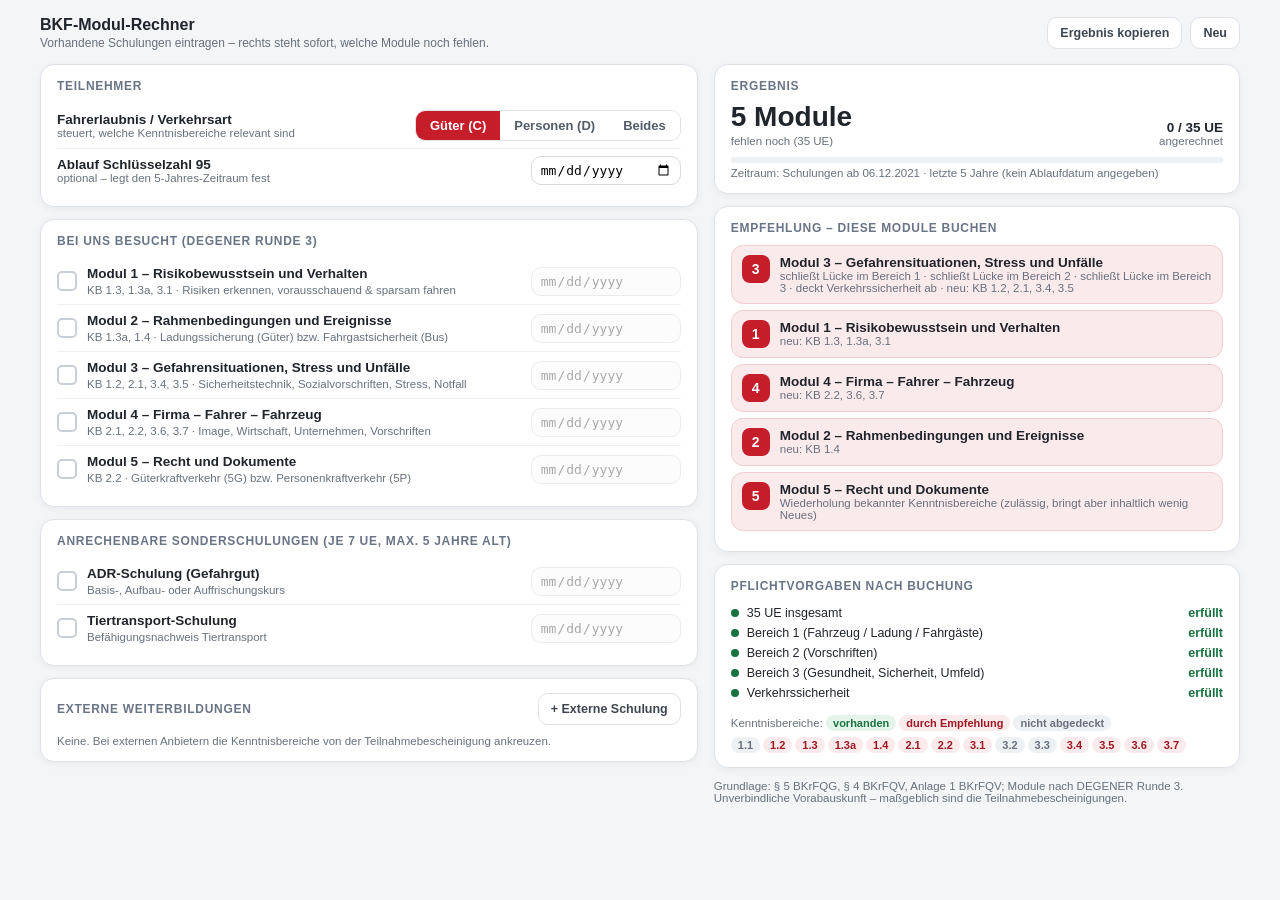
==== bkf-rechner.html @ b31d545a "Standorte, Design, Modul-Rechner" ====
<!doctype html>
<html lang="de">
<head>
<meta charset="utf-8">
<meta name="viewport" content="width=device-width, initial-scale=1">
<title>BKF-Modul-Rechner – Fahrschulteam Lingen</title>
<meta name="robots" content="noindex">
<style>
  /* Eigenständige Seite: dieselben Farben/Formen wie die Verwaltung (FTG-Design) */
  :root{
    --rot:#C51D2A; --rot-dark:#9F1722; --dunkel:#20242B; --grau:#68717D;
    --hell:#F3F5F7; --border:#DFE3E8;
  }
  *{box-sizing:border-box;margin:0;padding:0}
  html,body{font-family:Arial,"Helvetica Neue",Helvetica,sans-serif;background:var(--hell);color:var(--dunkel);font-size:14px;-webkit-font-smoothing:antialiased}
  body{padding:16px}
  .wrap{max-width:1200px;margin:0 auto}
  .card{background:#fff;border:1px solid var(--border);border-radius:14px;box-shadow:0 2px 8px rgba(28,33,40,.05)}
  .toolbar{display:flex;align-items:center;gap:12px;flex-wrap:wrap}
  .btn{display:inline-flex;align-items:center;justify-content:center;gap:6px;min-height:32px;padding:0 12px;
    border:1px solid var(--border);border-radius:10px;background:#fff;color:#3F4650;font:inherit;font-size:12.5px;font-weight:700;cursor:pointer;white-space:nowrap}
  .btn:hover{background:#F6F7F9}
  .btn-danger{color:var(--rot);border-color:var(--rot)}
  input[type=checkbox]{-webkit-appearance:none;appearance:none;width:20px;height:20px;min-width:20px;border:2px solid #C9CFD6;border-radius:5px;background:#fff;cursor:pointer;display:inline-grid;place-content:center}
  input[type=checkbox]:checked{background:var(--rot);border-color:var(--rot)}
  input[type=checkbox]:checked::after{content:"";width:11px;height:6px;border-left:2.5px solid #fff;border-bottom:2.5px solid #fff;transform:rotate(-45deg) translate(1px,-1px)}
  input:focus{outline:none;border-color:var(--rot) !important;box-shadow:0 0 0 3px rgba(197,29,42,.18)}
  input[disabled]{opacity:.5}
  #toast{position:fixed;bottom:16px;left:50%;transform:translateX(-50%);background:var(--dunkel);color:#fff;padding:10px 16px;border-radius:10px;font-size:13px;opacity:0;transition:opacity .2s;pointer-events:none}
  #toast.show{opacity:1}
  @media(max-width:600px){ body{padding:10px} .bkr-row{flex-wrap:wrap} .bkr-row input[type=date]{width:100% !important} }
</style>
</head>
<body>
  <div class="wrap"><div id="rechner"></div></div>
  <div id="toast"></div>
  <script>
    // Kleine Rückmeldung für "Ergebnis kopieren"
    function toast(t){ var e=document.getElementById('toast'); e.textContent=t; e.classList.add('show'); setTimeout(function(){e.classList.remove('show')},1800); }
  </script>
  <script src="bkf-rechner.js?v=20260928d"></script>
  <script>
    bkfRechnerRender(document.getElementById('rechner'));
  </script>
</body>
</html>
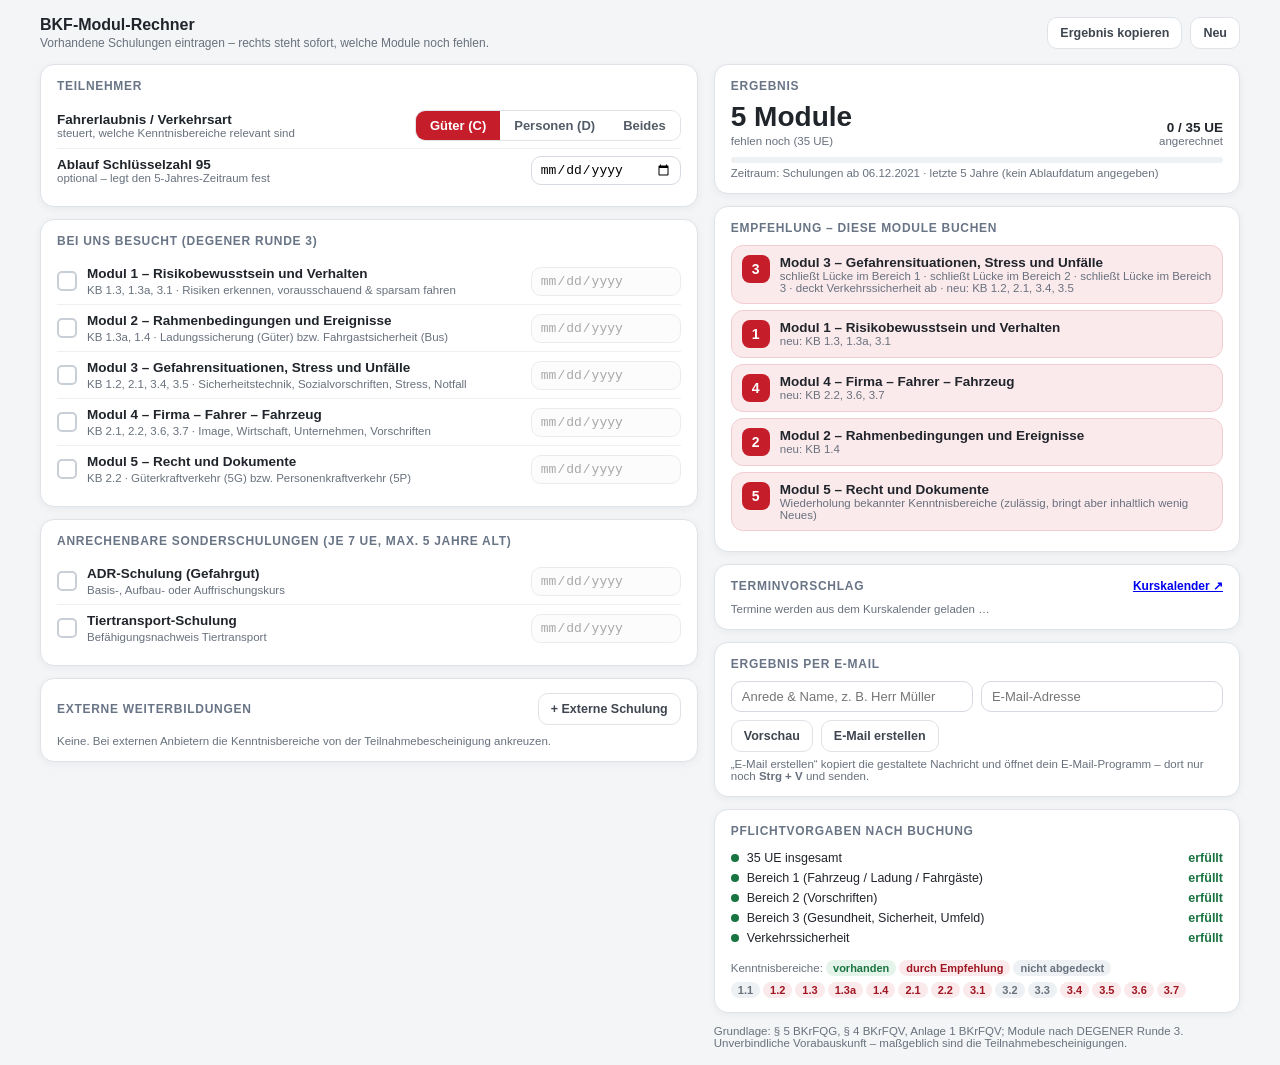
==== commit b02432fe: "BKF-Rechner: Terminvorschlag + E-Mail" ====
--- a/bkf-rechner.html
+++ b/bkf-rechner.html
@@ -38,7 +38,7 @@
     // Kleine Rückmeldung für "Ergebnis kopieren"
     function toast(t){ var e=document.getElementById('toast'); e.textContent=t; e.classList.add('show'); setTimeout(function(){e.classList.remove('show')},1800); }
   </script>
-  <script src="bkf-rechner.js?v=20260928d"></script>
+  <script src="bkf-rechner.js?v=20260928e"></script>
   <script>
     bkfRechnerRender(document.getElementById('rechner'));
   </script>
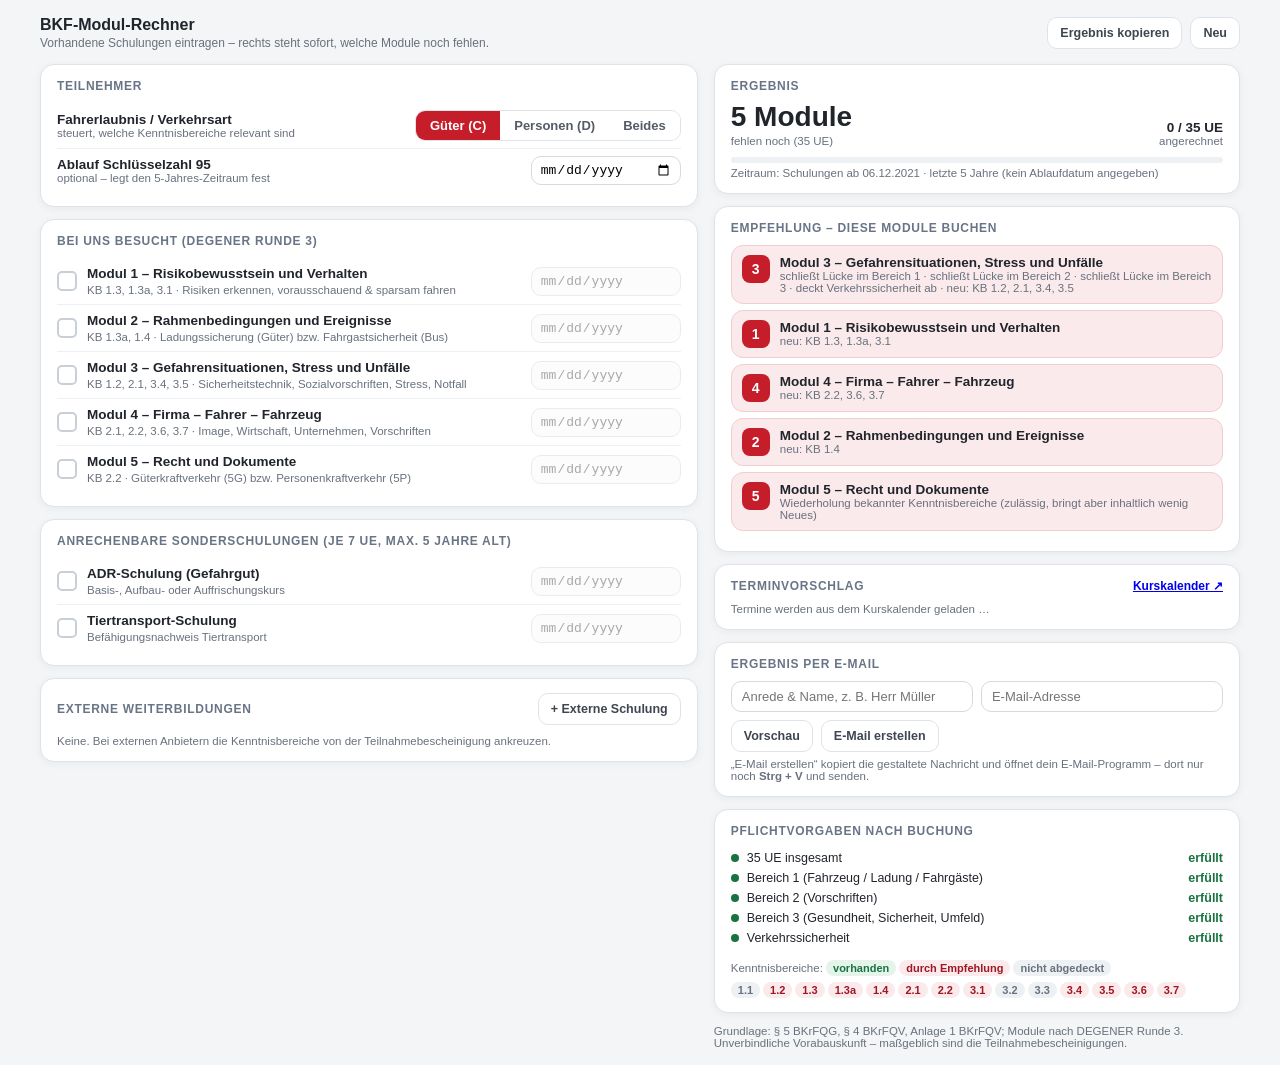
==== commit f87e57d7: "Firmenportal: BKF-Modul-Rechner" ====
--- a/bkf-rechner.html
+++ b/bkf-rechner.html
@@ -38,7 +38,7 @@
     // Kleine Rückmeldung für "Ergebnis kopieren"
     function toast(t){ var e=document.getElementById('toast'); e.textContent=t; e.classList.add('show'); setTimeout(function(){e.classList.remove('show')},1800); }
   </script>
-  <script src="bkf-rechner.js?v=20260928e"></script>
+  <script src="bkf-rechner.js?v=20260928f"></script>
   <script>
     bkfRechnerRender(document.getElementById('rechner'));
   </script>
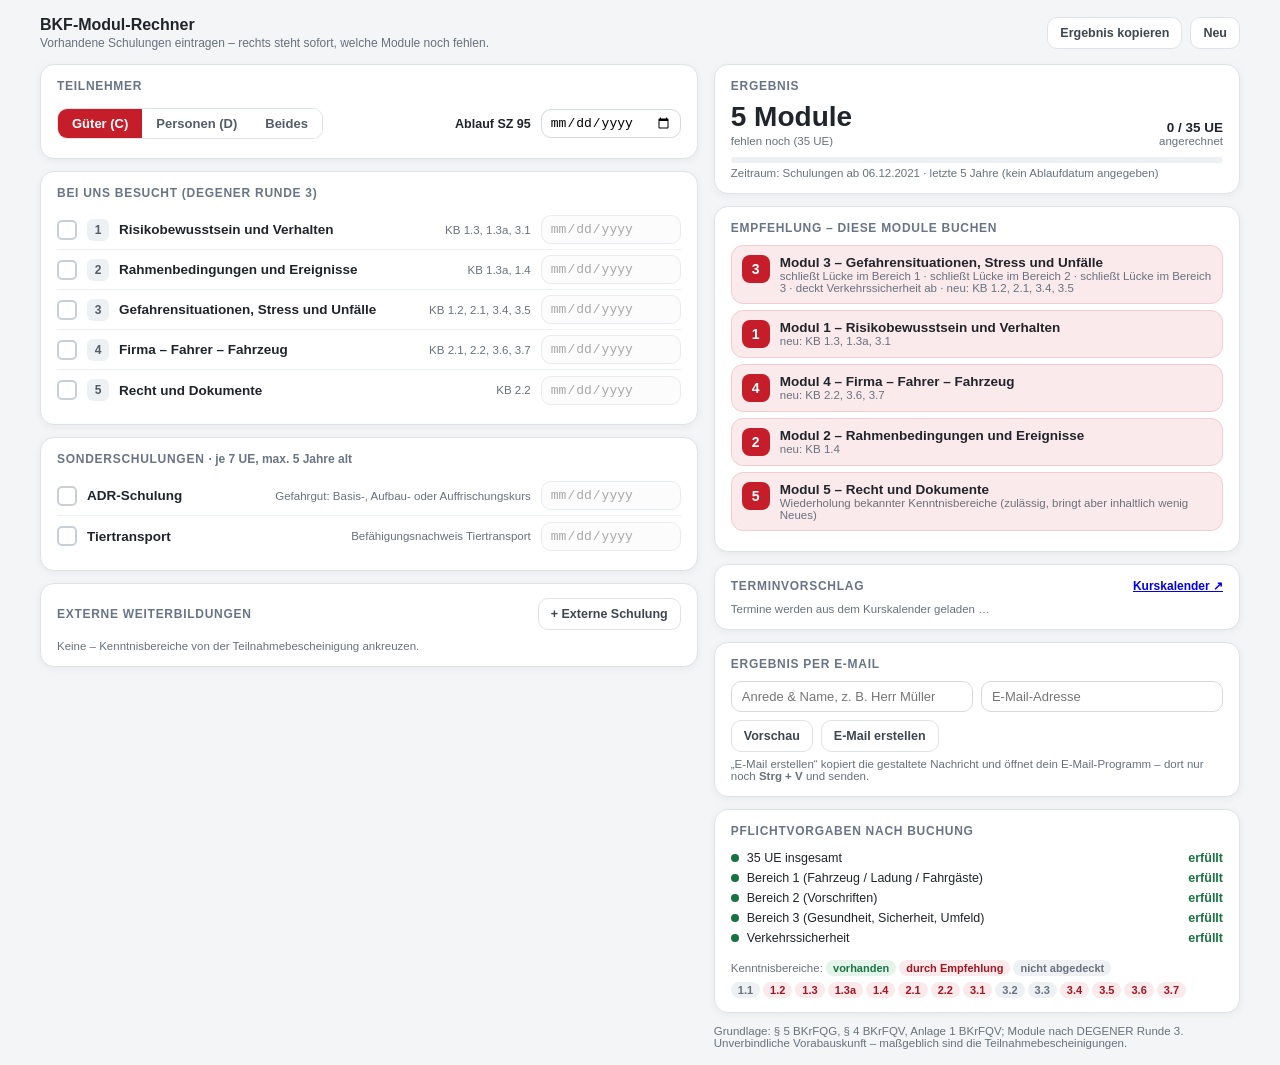
==== commit 67919aa4: "Modul-Rechner einzeilig" ====
--- a/bkf-rechner.html
+++ b/bkf-rechner.html
@@ -38,7 +38,7 @@
     // Kleine Rückmeldung für "Ergebnis kopieren"
     function toast(t){ var e=document.getElementById('toast'); e.textContent=t; e.classList.add('show'); setTimeout(function(){e.classList.remove('show')},1800); }
   </script>
-  <script src="bkf-rechner.js?v=20260928f"></script>
+  <script src="bkf-rechner.js?v=20260929a"></script>
   <script>
     bkfRechnerRender(document.getElementById('rechner'));
   </script>
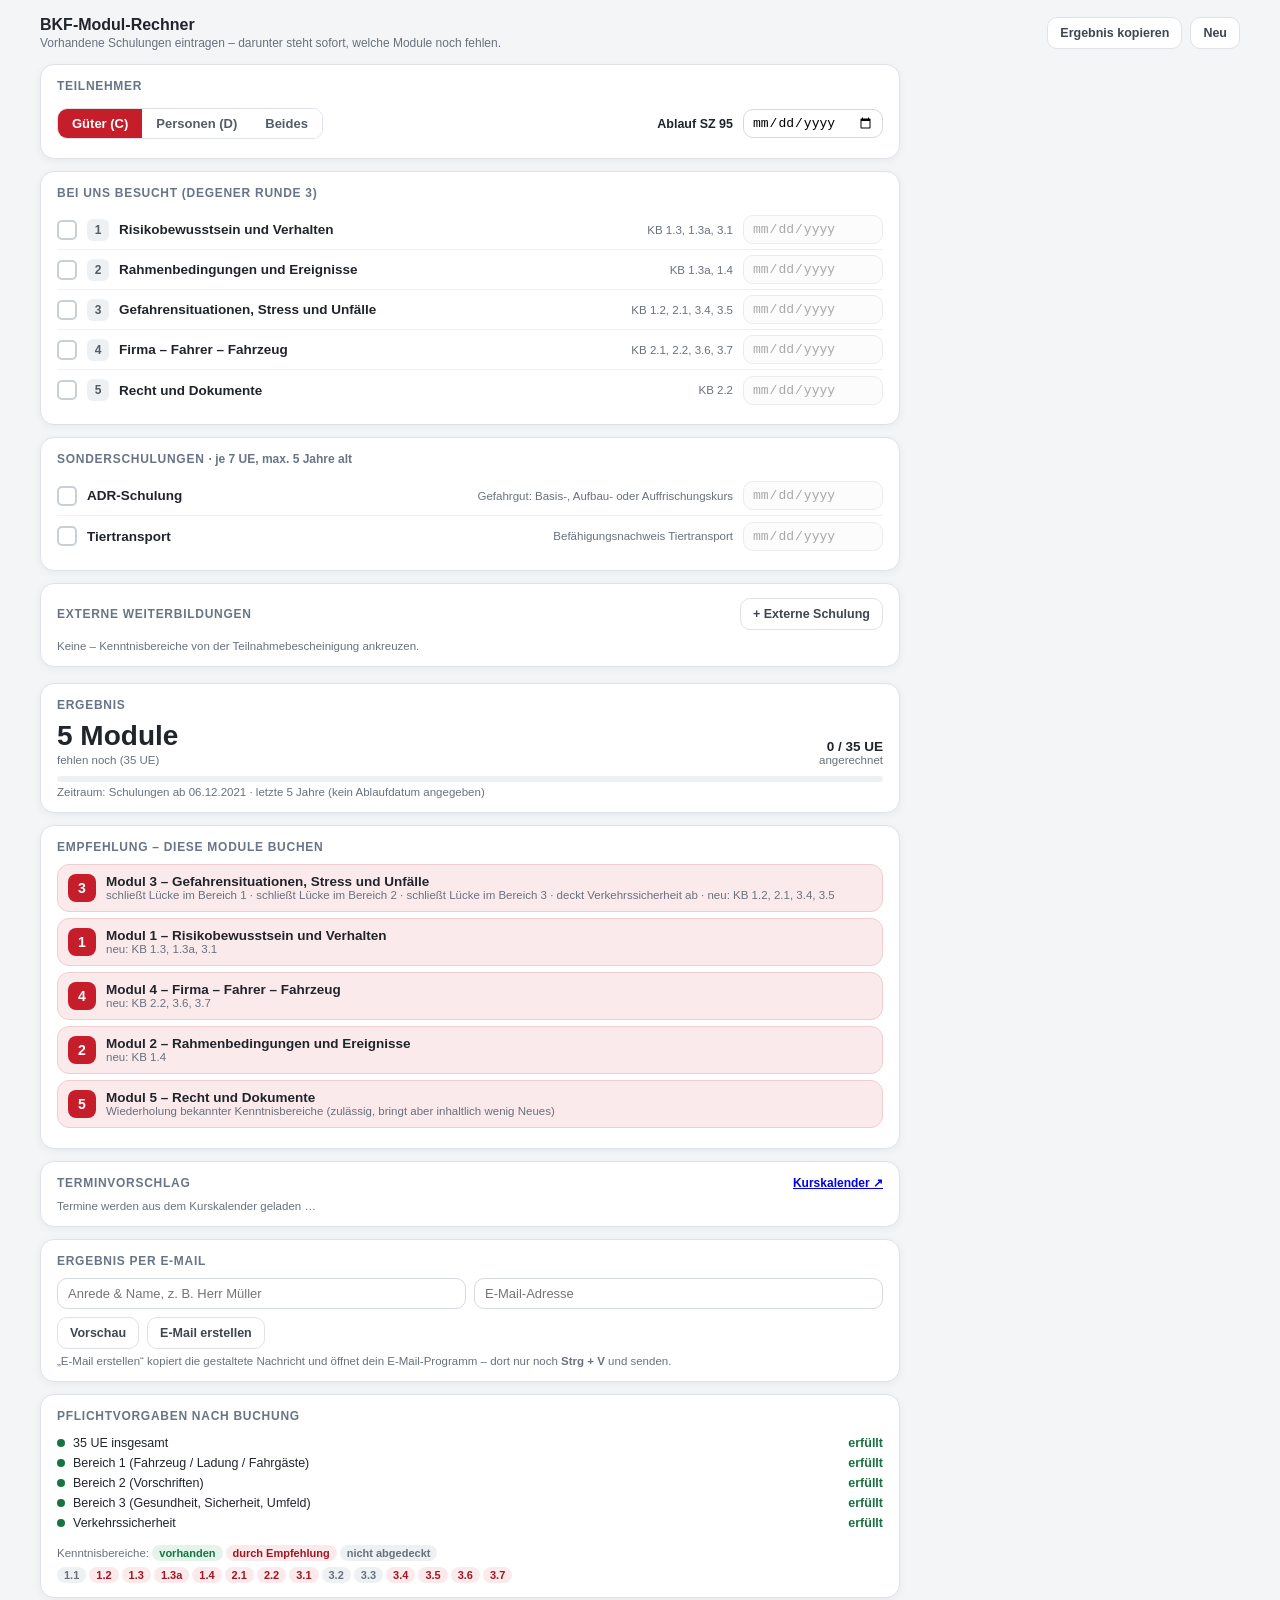
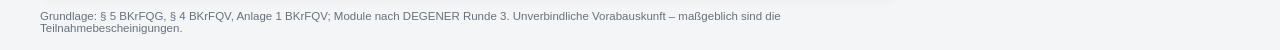
==== commit cf193c5a: "Modul-Rechner untereinander" ====
--- a/bkf-rechner.html
+++ b/bkf-rechner.html
@@ -38,7 +38,7 @@
     // Kleine Rückmeldung für "Ergebnis kopieren"
     function toast(t){ var e=document.getElementById('toast'); e.textContent=t; e.classList.add('show'); setTimeout(function(){e.classList.remove('show')},1800); }
   </script>
-  <script src="bkf-rechner.js?v=20260929a"></script>
+  <script src="bkf-rechner.js?v=20260929b"></script>
   <script>
     bkfRechnerRender(document.getElementById('rechner'));
   </script>
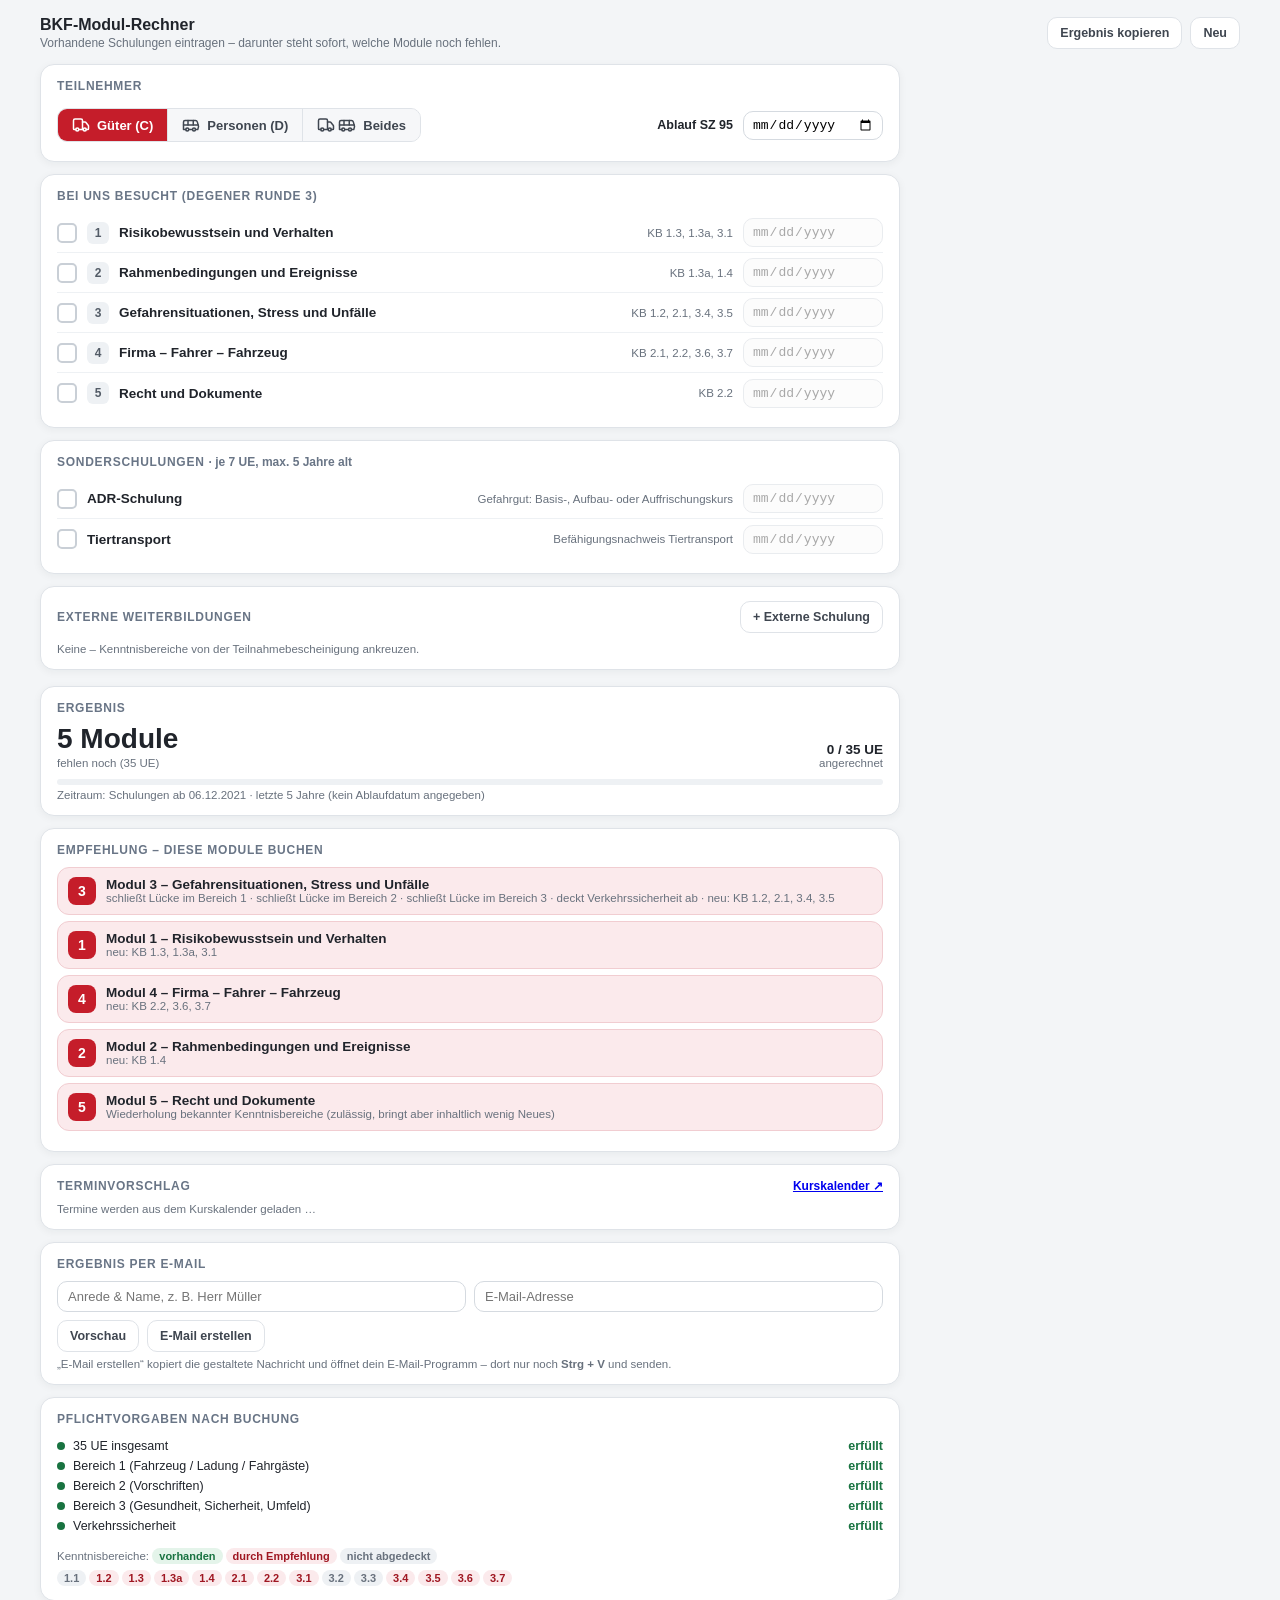
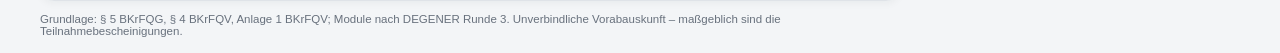
==== commit a737dd17: "Kursplan: Kopfbereich neu" ====
--- a/bkf-rechner.html
+++ b/bkf-rechner.html
@@ -38,7 +38,7 @@
     // Kleine Rückmeldung für "Ergebnis kopieren"
     function toast(t){ var e=document.getElementById('toast'); e.textContent=t; e.classList.add('show'); setTimeout(function(){e.classList.remove('show')},1800); }
   </script>
-  <script src="bkf-rechner.js?v=20260929b"></script>
+  <script src="bkf-rechner.js?v=20260929c"></script>
   <script>
     bkfRechnerRender(document.getElementById('rechner'));
   </script>
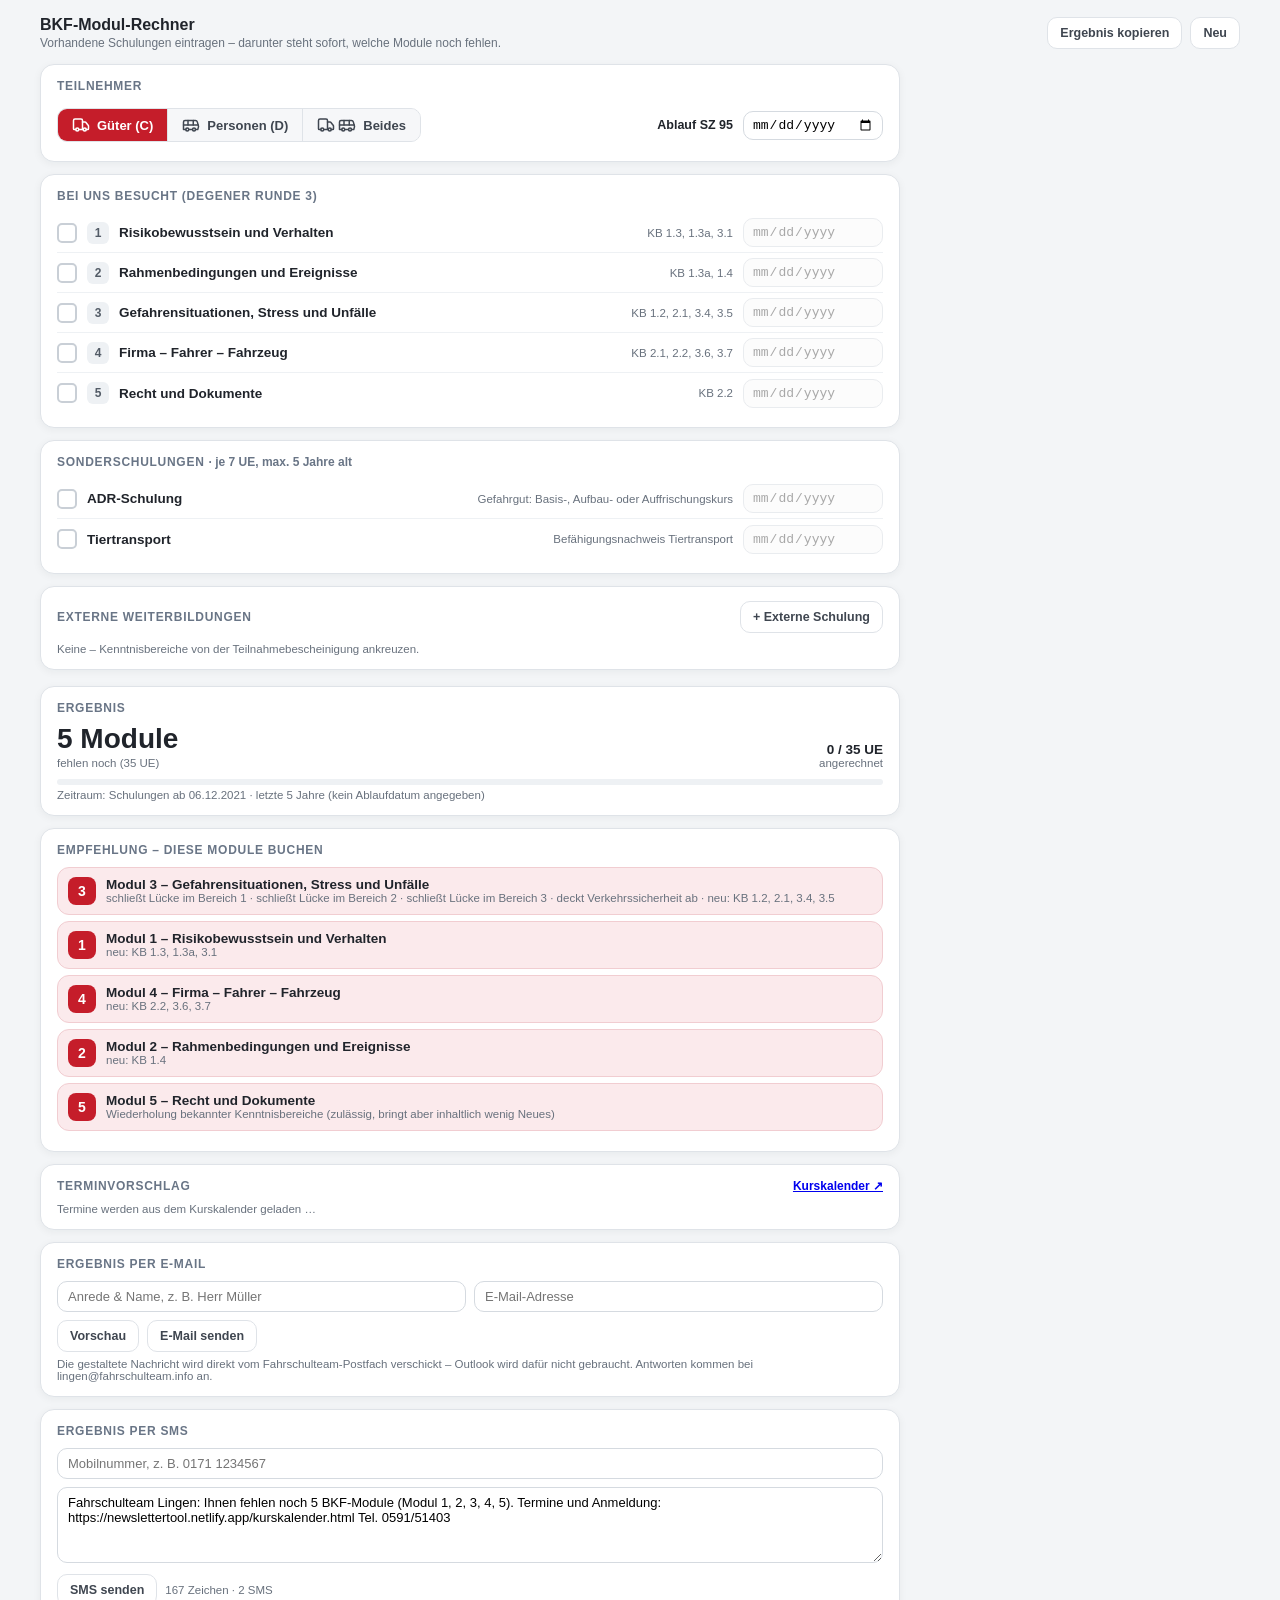
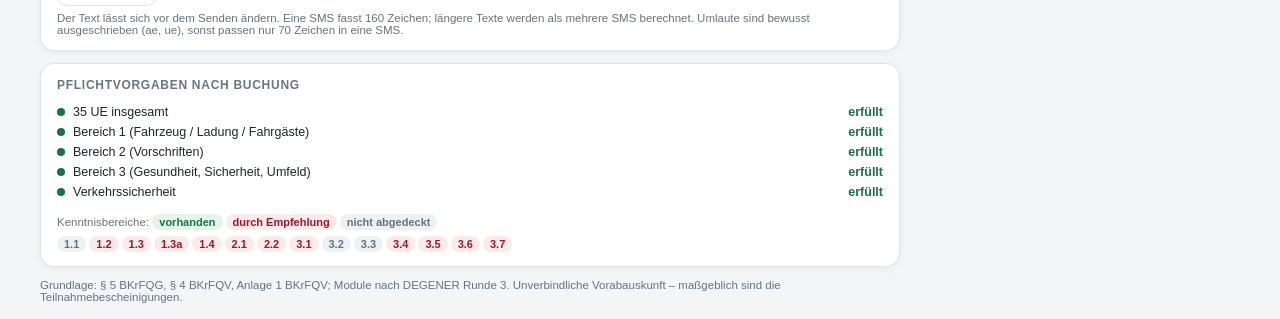
==== commit 841ed092: "Bescheinigung nie doppelt versenden" ====
--- a/bkf-rechner.html
+++ b/bkf-rechner.html
@@ -38,7 +38,7 @@
     // Kleine Rückmeldung für "Ergebnis kopieren"
     function toast(t){ var e=document.getElementById('toast'); e.textContent=t; e.classList.add('show'); setTimeout(function(){e.classList.remove('show')},1800); }
   </script>
-  <script src="bkf-rechner.js?v=20260929c"></script>
+  <script src="bkf-rechner.js?v=20261006a"></script>
   <script>
     bkfRechnerRender(document.getElementById('rechner'));
   </script>
